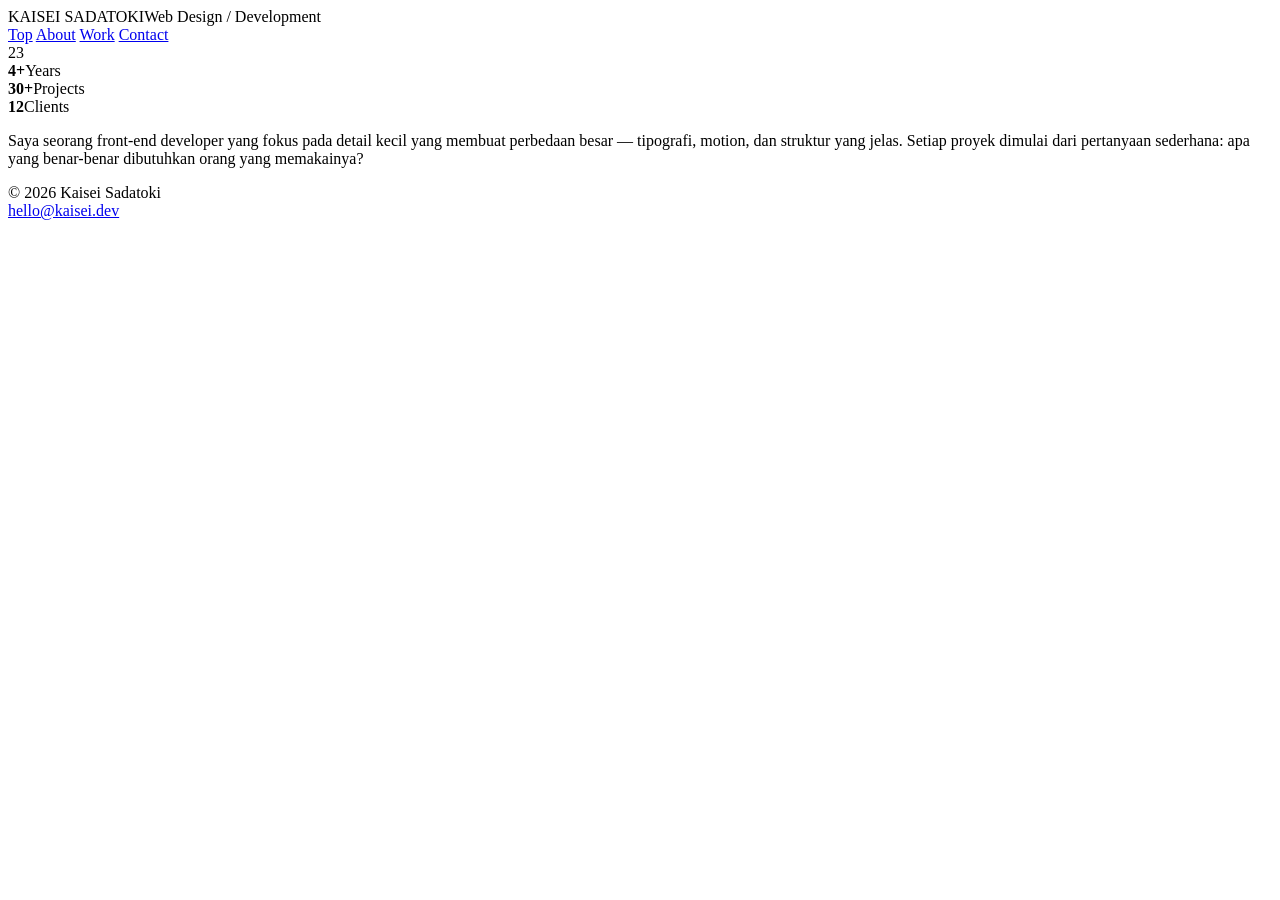
==== about.html @ bfe5e636 "Create about.html" ====
<!DOCTYPE html>
<html lang="id">
<head>
<meta charset="UTF-8">
<meta name="viewport" content="width=device-width, initial-scale=1.0">
<title>Portofolio — About</title>
<link rel="stylesheet" href="css/style.css">
</head>
<body>
<div class="noise"></div>

<header>
  <div class="logo">KAISEI SADATOKI<span>Web Design / Development</span></div>
  <nav>
    <a href="index.html">Top</a>
    <a href="about.html" class="active">About</a>
    <a href="work.html">Work</a>
    <a href="contact.html">Contact</a>
  </nav>
</header>

<main>
<section class="about">
  <div>
    <div class="big-num">23</div>
    <div class="about-stats">
      <div><strong>4+</strong>Years</div>
      <div><strong>30+</strong>Projects</div>
      <div><strong>12</strong>Clients</div>
    </div>
  </div>
  <p>Saya seorang front-end developer yang fokus pada detail kecil yang membuat perbedaan besar — tipografi, motion, dan struktur yang jelas. Setiap proyek dimulai dari pertanyaan sederhana: apa yang benar-benar dibutuhkan orang yang memakainya?</p>
</section>
</main>

<footer>
  <div>© 2026 Kaisei Sadatoki</div>
  <a href="mailto:hello@kaisei.dev">hello@kaisei.dev</a>
</footer>

</body>
</html>
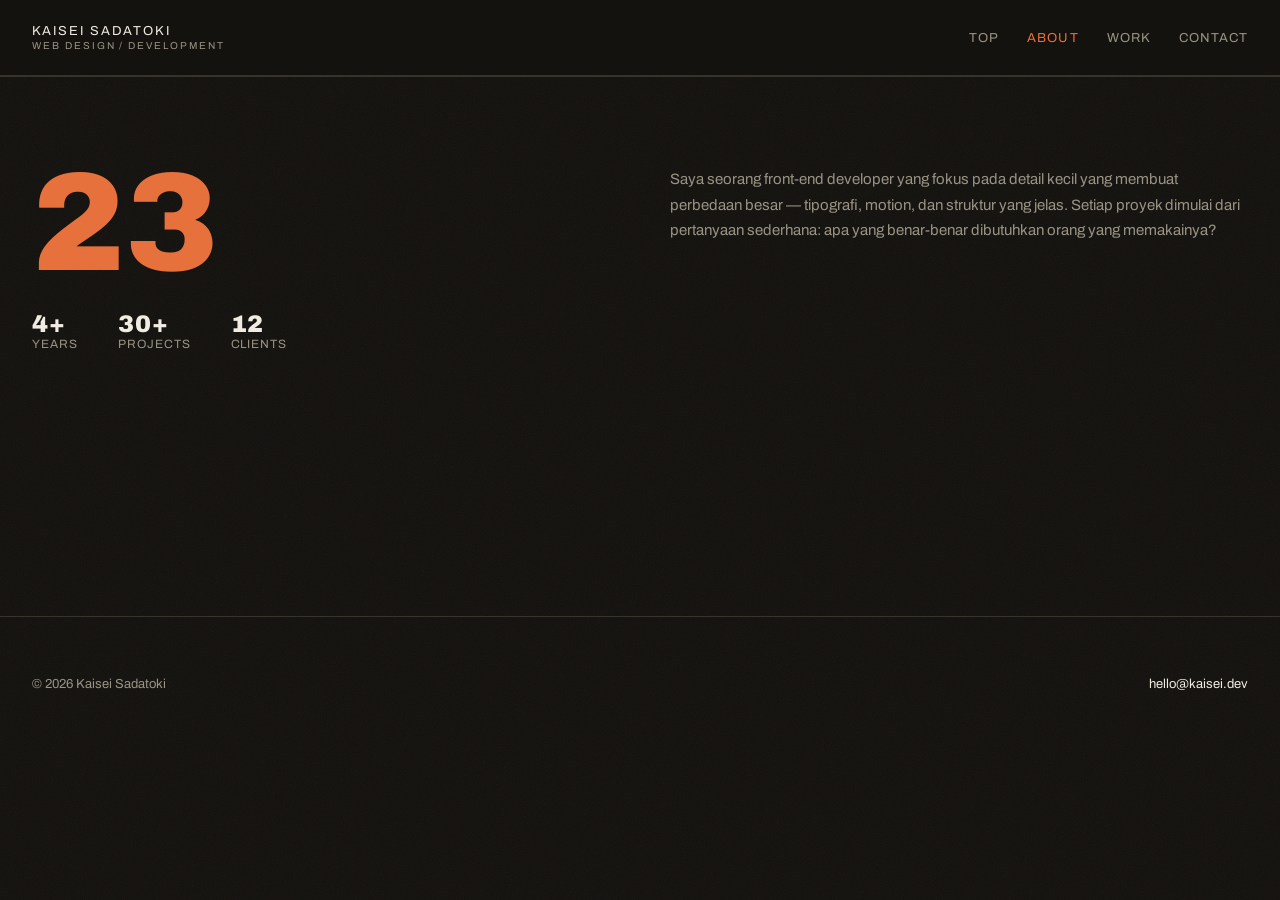
==== commit 1936d40e: "Update about.html" ====
--- a/about.html
+++ b/about.html
@@ -1,10 +1,11 @@
+
 <!DOCTYPE html>
 <html lang="id">
 <head>
 <meta charset="UTF-8">
 <meta name="viewport" content="width=device-width, initial-scale=1.0">
 <title>Portofolio — About</title>
-<link rel="stylesheet" href="css/style.css">
+<link rel="stylesheet" href="style.css">
 </head>
 <body>
 <div class="noise"></div>
--- a/style.css
+++ b/style.css
@@ -0,0 +1,198 @@
+@import url('https://fonts.googleapis.com/css2?family=Archivo:wght@400;600;700;900&display=swap');
+
+* { margin:0; padding:0; box-sizing:border-box; }
+
+:root{
+  --bg: #14120f;
+  --bg-soft: #1c1a16;
+  --ink: #f2ede3;
+  --ink-dim: #9a9384;
+  --accent: #e8703a;
+  --line: #35322b;
+}
+
+body{
+  background: var(--bg);
+  color: var(--ink);
+  font-family: 'Archivo', sans-serif;
+  overflow-x:hidden;
+}
+
+.noise{
+  position:fixed; inset:0; pointer-events:none; opacity:.04; z-index:1;
+  background-image: url("data:image/svg+xml,%3Csvg xmlns='http://www.w3.org/2000/svg'%3E%3Cfilter id='n'%3E%3CfeTurbulence type='fractalNoise' baseFrequency='0.9' numOctaves='2'/%3E%3C/filter%3E%3Crect width='100%25' height='100%25' filter='url(%23n)'/%3E%3C/svg%3E");
+}
+
+header{
+  position:sticky; top:0; z-index:10;
+  display:flex; justify-content:space-between; align-items:center;
+  padding: 24px 32px;
+  background: rgba(20,18,15,0.85);
+  backdrop-filter: blur(8px);
+  border-bottom:1px solid var(--line);
+}
+
+.logo{
+  font-size:13px; letter-spacing:.15em; text-transform:uppercase;
+}
+.logo span{ display:block; font-size:10px; color:var(--ink-dim); margin-top:2px; }
+
+nav{ display:flex; gap:28px; }
+nav a{
+  color: var(--ink-dim); text-decoration:none; font-size:13px;
+  letter-spacing:.08em; text-transform:uppercase;
+  transition: color .25s;
+}
+nav a:hover, nav a.active{ color: var(--accent); }
+
+.hero{
+  min-height: 90vh;
+  display:flex; flex-direction:column; justify-content:center;
+  padding: 40px 32px 80px;
+  position:relative;
+}
+
+.hero .kicker{
+  color: var(--accent); font-size:13px; letter-spacing:.2em;
+  text-transform:uppercase; margin-bottom:18px;
+}
+
+.hero h1{
+  font-family:'Archivo', sans-serif;
+  font-weight: 900;
+  font-size: clamp(48px, 12vw, 108px);
+  line-height: 0.92;
+  letter-spacing: -.02em;
+  color: var(--ink);
+}
+.hero h1 em{
+  font-style:normal; color: var(--accent);
+}
+
+.hero p{
+  margin-top: 24px;
+  max-width: 420px;
+  color: var(--ink-dim);
+  font-size: 15px;
+  line-height:1.6;
+}
+
+.scroll-hint{
+  position:absolute; right:32px; bottom:0;
+  writing-mode: vertical-rl;
+  font-size:11px; letter-spacing:.2em; color:var(--ink-dim);
+  text-transform:uppercase;
+  display:flex; align-items:center; gap:10px;
+}
+.scroll-hint::after{
+  content:''; width:1px; height:50px; background:var(--ink-dim);
+}
+
+main section{ padding: 90px 32px; border-top:1px solid var(--line); min-height: 60vh; }
+
+.section-head{
+  display:flex; justify-content:space-between; align-items:flex-end;
+  margin-bottom: 48px;
+}
+.section-head h2{
+  font-family:'Archivo', sans-serif;
+  font-weight: 900;
+  font-size: clamp(36px, 6vw, 56px);
+  letter-spacing:-.01em;
+}
+.section-head .count{
+  color: var(--ink-dim); font-size:13px;
+}
+
+.work-grid{
+  display:grid; gap: 1px; background: var(--line);
+  border:1px solid var(--line);
+}
+
+.work-item{
+  background: var(--bg);
+  padding: 32px;
+  display:grid;
+  grid-template-columns: 60px 1fr 140px;
+  align-items:center;
+  gap: 24px;
+  cursor:pointer;
+  transition: background .3s;
+  text-decoration:none;
+  color: var(--ink);
+}
+.work-item:hover{ background: var(--bg-soft); }
+.work-item:hover .work-title{ color: var(--accent); transform: translateX(6px); }
+.work-item:hover .arrow{ opacity:1; transform:translateX(0); }
+
+.work-num{ color: var(--ink-dim); font-size:13px; }
+.work-title{
+  font-size: clamp(20px, 3vw, 30px);
+  transition: all .3s;
+}
+.work-meta{
+  color: var(--ink-dim); font-size:12px; text-align:right;
+  letter-spacing:.05em;
+}
+.arrow{ opacity:0; transform:translateX(-6px); transition: all .3s; display:inline-block; margin-left:6px; }
+
+.about{
+  display:grid;
+  grid-template-columns: 1fr 1fr;
+  gap: 60px;
+  align-items:start;
+}
+.about .big-num{
+  font-family:'Archivo', sans-serif;
+  font-weight: 900;
+  font-size: 140px;
+  color: var(--accent);
+  line-height:0.8;
+}
+.about p{ color: var(--ink-dim); line-height:1.7; font-size:15px; }
+.about-stats{
+  display:flex; gap:40px; margin-top:32px;
+}
+.about-stats div{ font-size:12px; color:var(--ink-dim); text-transform:uppercase; letter-spacing:.08em; }
+.about-stats strong{ display:block; color:var(--ink); font-size:24px; font-family:'Archivo',sans-serif; font-weight:900; }
+
+/* Contact form */
+.contact-grid{
+  display:grid; grid-template-columns:1fr 1fr; gap:60px; align-items:start;
+}
+.contact-grid p.desc{ color:var(--ink-dim); line-height:1.7; font-size:15px; max-width:380px; margin-bottom:32px; }
+.info-block{ margin-bottom:20px; }
+.info-block label{ font-size:11px; letter-spacing:.15em; color:var(--ink-dim); text-transform:uppercase; display:block; margin-bottom:4px; }
+.info-block div{ font-size:14px; }
+
+.form h3{ font-size:22px; font-weight:900; margin-bottom:24px; }
+.field{ margin-bottom:18px; }
+.field input, .field textarea{
+  width:100%; background:transparent; border:none; border-bottom:1px solid var(--line);
+  color: var(--ink); font-family:'Archivo',sans-serif; font-size:14px; padding:10px 0;
+  outline:none;
+}
+.field input::placeholder, .field textarea::placeholder{ color: var(--ink-dim); }
+.field input:focus, .field textarea:focus{ border-color: var(--accent); }
+.send-btn{
+  margin-top:8px; background: var(--ink); color: var(--bg); border:none;
+  padding:14px 28px; font-size:12px; letter-spacing:.15em; text-transform:uppercase;
+  cursor:pointer; transition: background .25s;
+}
+.send-btn:hover{ background: var(--accent); }
+
+footer{
+  padding: 60px 32px 40px;
+  display:flex; justify-content:space-between; align-items:center;
+  color: var(--ink-dim); font-size:13px;
+  border-top:1px solid var(--line);
+}
+footer a{ color: var(--ink); text-decoration:none; }
+
+@media (max-width: 640px){
+  .about{ grid-template-columns:1fr; }
+  .contact-grid{ grid-template-columns:1fr; }
+  .work-item{ grid-template-columns: 30px 1fr; }
+  .work-meta{ display:none; }
+  nav{ display:none; }
+}
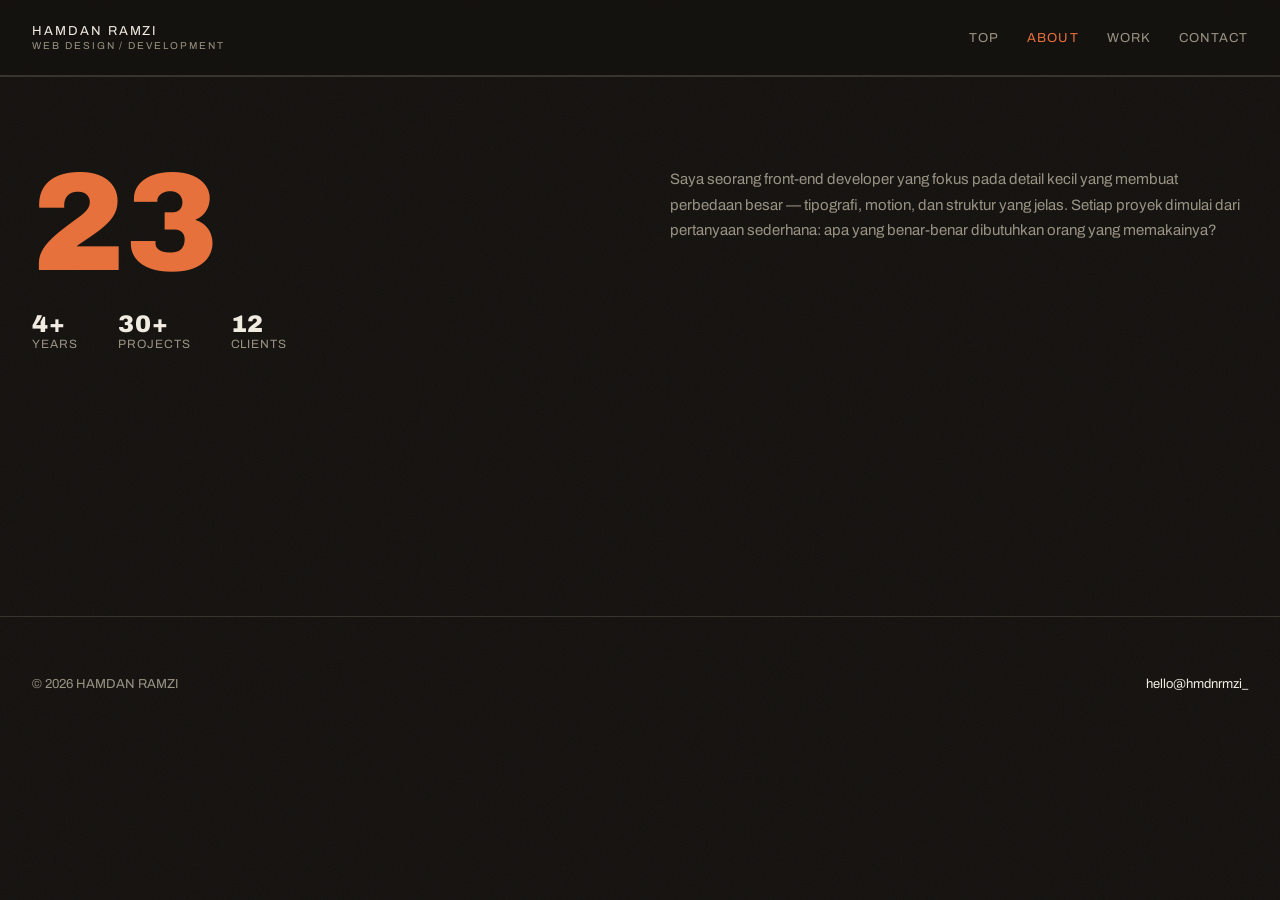
==== commit e897fe42: "Update about.html" ====
--- a/about.html
+++ b/about.html
@@ -11,7 +11,7 @@
 <div class="noise"></div>
 
 <header>
-  <div class="logo">KAISEI SADATOKI<span>Web Design / Development</span></div>
+  <div class="logo">HAMDAN RAMZI<span>Web Design / Development</span></div>
   <nav>
     <a href="index.html">Top</a>
     <a href="about.html" class="active">About</a>
@@ -35,8 +35,8 @@
 </main>
 
 <footer>
-  <div>© 2026 Kaisei Sadatoki</div>
-  <a href="mailto:hello@kaisei.dev">hello@kaisei.dev</a>
+  <div>© 2026 HAMDAN RAMZI</div>
+  <a href="mailto:hello@kaisei.dev">hello@hmdnrmzi_</a>
 </footer>
 
 </body>
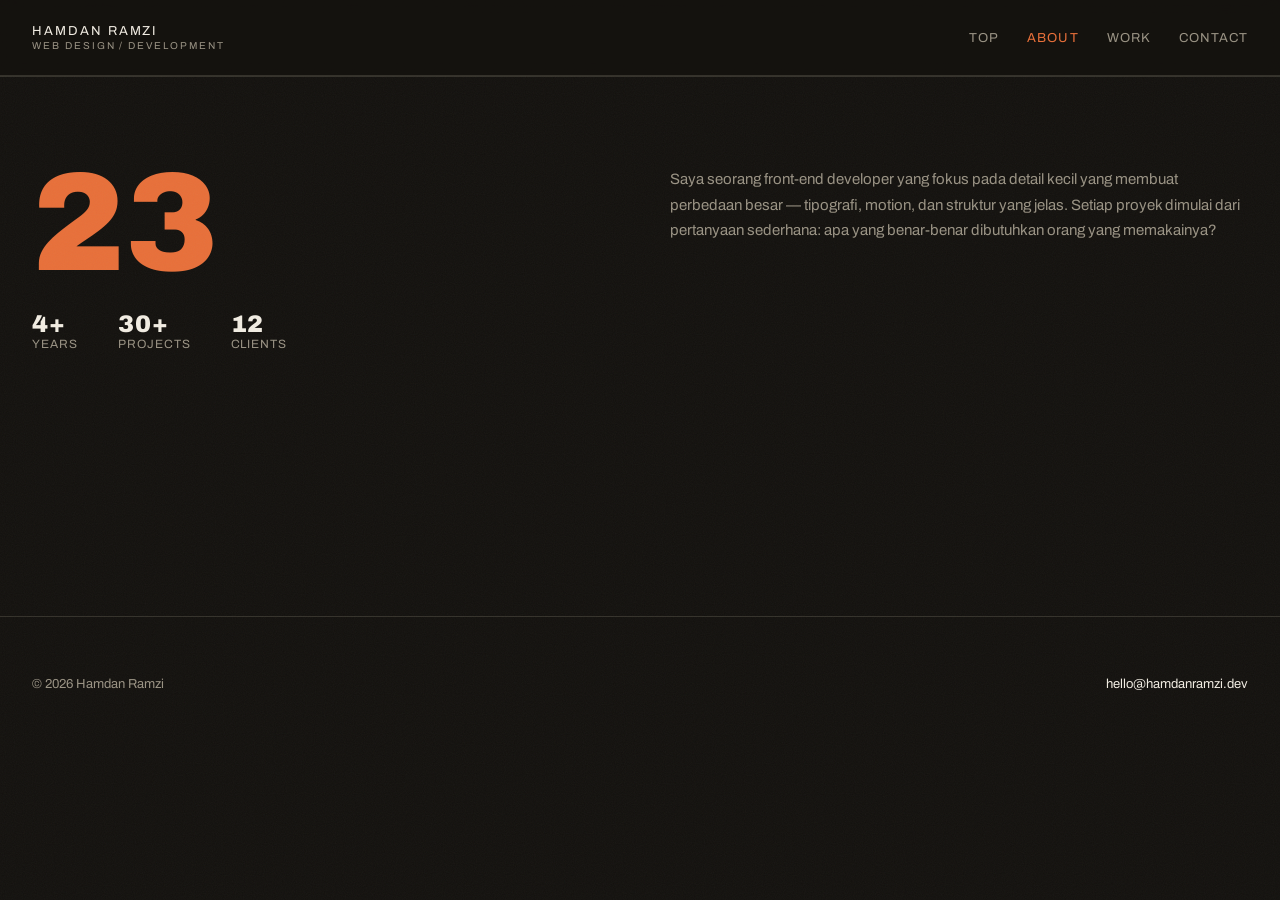
==== commit 7c611fa4: "Update about.html" ====
--- a/about.html
+++ b/about.html
@@ -1,4 +1,3 @@
-
 <!DOCTYPE html>
 <html lang="id">
 <head>
@@ -35,8 +34,8 @@
 </main>
 
 <footer>
-  <div>© 2026 HAMDAN RAMZI</div>
-  <a href="mailto:hello@kaisei.dev">hello@hmdnrmzi_</a>
+  <div>© 2026 Hamdan Ramzi</div>
+  <a href="mailto:hello@hamdanramzi.dev">hello@hamdanramzi.dev</a>
 </footer>
 
 </body>
